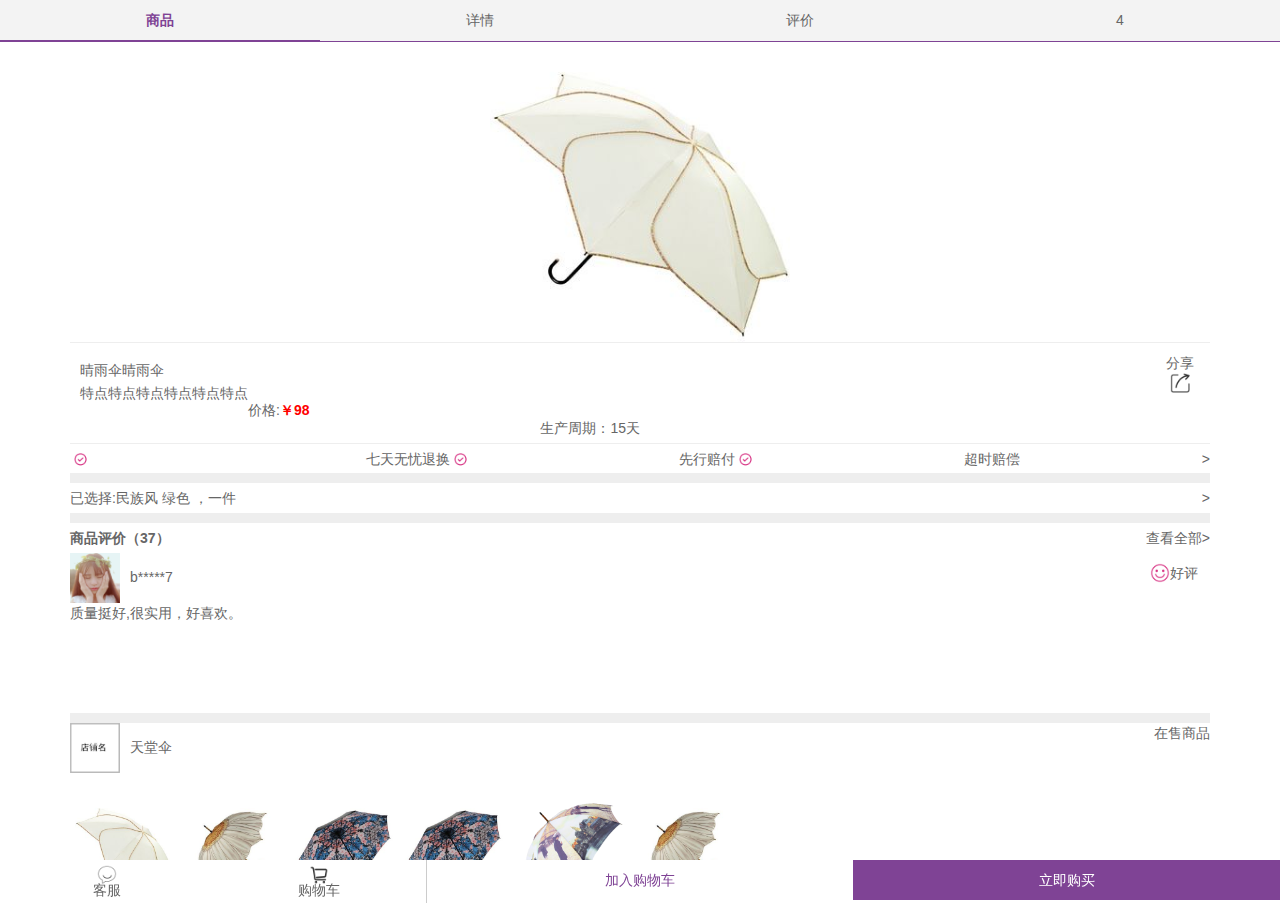
==== 必要/index.html @ a3f4e1cf "new" ====
<!DOCTYPE html>
<html xmlns="http://www.w3.org/1999/html">
<head>
    <meta charset="utf-8">
    <meta name="viewport" content="maximum-scale=1.0,minimum-scale=1.0,user-scalable=0,width=device-width,initial-scale=1.0"/>
    <title>title</title>
    <link rel="stylesheet" href="lib/bootstrap/css/bootstrap.min.css">
    <link rel="stylesheet" href="css/index.css">
</head>
<body>

<div class="wrap" id="wrap">
    <ul class="tabClick">
        <li class="active">商品</li>
        <li>详情</li>
        <li>评价</li>
        <li>4</li>
    </ul>
    <div class="lineBorder">
        <div class="lineDiv"><!--移动的div--></div>
    </div>
    <div class="tabCon">
        <div class="tabBox">
            <div class="tabList">
                <!--商品-->
                <div class="container">
                    <div id='mySwipe' style='max-width:500px;margin:0 auto' class='swipe'>
                        <div class='swipe-wrap'>
                            <div class="pic"><img src="image/1.jfif" alt="" height="300"></div>
                            <div class="pic"><img src="image/2.jfif" alt="" height="300"></div>
                            <div class="pic"><img src="image/3.jfif" alt="" height="300"></div>
                            <div class="pic"><img src="image/3.jfif" alt="" height="300"></div>
                            <div class="pic"><img src="image/5.png" alt="" height="300"></div>
                        </div>
                    </div>
                    <div class="desc">
                        <div class="desc-up">
                            <div class="up-left fl">
                                <h4>晴雨伞晴雨伞</h4>
                                <p>特点特点特点特点特点特点</p>
                            </div>
                            <span class="fr share">分享</span>
                        </div>
                        <div class="desc-down">
                            <div class="col-xs-6 text-left">
                                <h4 >价格:<strong style="color: red">￥98</strong></h4>
                            </div>
                            <div class="col-xs-6 text-right">
                                <p>生产周期：15天</p>
                            </div>
                        </div>
                    </div>
                    <!--服务说明-->
                    <div class="tuihuan">
                        <div class="col-xs-4 text-right bg">七天无忧退换</div>
                        <div class="col-xs-3 text-right bg">先行赔付</div>
                        <div class="col-xs-3 text-right bg">超时赔偿</div>
                        <div class="col-xs-2 text-right">></div>
                    </div>
                    <!--产品选择-->
                    <div class="select">
                       <div class="col-xs-10"><span>已选择:</span>民族风 绿色 ，一件</div>
                        <div class="col-xs-2 text-right">></div>
                    </div>

                <!--商品评价-->
                <div class="pingjia">
                    <div class="pingjia-up">
                        <span class="fl"><strong>商品评价（37）</strong></span>
                        <span class="fr chakan">查看全部></span>
                    </div>

                    <div class="pingjia-down">
                        <div class="yonghu fl">
                            <img src="image/6.jpeg" alt="" width="50" class="touxiang"><span class="username">b*****7</span>
                            <p>质量挺好,很实用，好喜欢。</p>
                        </div>
                        <span class="fr good">好评</span>
                    </div>
                </div>
                <!--店铺-->
                <div class="dianpu">
                    <div class="dianpu-up">
                        <div class="shop-ima fl">
                            <img src="image/7.jpg" alt="shop-logo" width="50"><span class="shop-name">天堂伞</span>
                        </div>
                        <div class="number fr">在售商品</div>
                    </div>
                    <div class="dianpu-down">
                        <ul>
                            <li><img src="image/1.jfif" alt="" height="100"></li>
                            <li><img src="image/2.jfif" alt="" height="100"></li>
                            <li><img src="image/3.jfif" alt="" height="100"></li>
                            <li><img src="image/3.jfif" alt="" height="100"></li>
                            <li><img src="image/5.png" alt="" height="100"></li>
                            <li><img src="image/2.jfif" alt="" height="100"></li>
                        </ul>
                    </div>
                </div>
               <!-- <div class="jiazai">上拉查看图文详情</div>-->
            </div>
            </div>
            <div class="tabList">

                2222222222222222222222222222222222222222222222222
            </div>
            <div class="tabList">
              333333333333333333333333333333333</div>
            <div class="tabList">
               44444444444444444444444 4</div>

        </div>
    </div>
</div>
<!----加入/购买---->
<div class="shade">
<div class="order">
    <div class="container">
        <div class="row">
            <div class="col-xs-4 product">
                <img src="image/3.jfif" alt="商品图" width="90">
            </div>
            <div class="col-xs-4">
                <span><strong style="color: red">￥ 149</strong></span>
                <p>生产周期：15天</p>
                <p>已选择：xxxx</p>
            </div>
            <div class="col-xs-4 text-right close-bt" id="close">
                <img src="image/close.png" alt="" width="20">
        </div>
        </div>
        <div class="shuxing">
        <h4><strong>颜色</strong></h4>
            <div class="row">
                <div class="col-xs-3 text-center"><span class="current">水蓝色</span></div>
                <div class="col-xs-3 text-center"><span>咖啡色</span></div>
                <div class="col-xs-3 text-center"><span>军绿色</span></div>
                <div class="col-xs-3 text-center"><span>草木灰</span></div>
            </div>
        </div>
        <div class="num row">
            <div class="col-xs-6 text-left"><span><strong>购买数量</strong></span></div>
            <div class="col-xs-6 text-right">
                <div class="shuliang">
                   <span class="increace"> +</span>
                    <span class="number">0</span>
                    <span class="reduce">-</span>
                </div>
            </div>
        </div>
        <div class="order-bottom">
            <div class="col-xs-6 text-center order-add">加入购物车</div>
            <div class="col-xs-6 text-center order-buy">立即购买</div>
        </div>
    </div>
</div>
</div>

<!-----固定底部栏----->
<div class="fixed">
    <!--<div class="row">-->
        <div class="col-xs-2 text-center service">客服</div>
        <div class="col-xs-2 text-center shop">购物车</div>
        <div class="col-xs-4 text-center add" onclick="tc()">加入购物车</div>
        <div class="col-xs-4 text-center buy" onclick="tc()">立即购买</div>
    <!--</div>-->
</div>
    <script src="js/jquery-1.7.2.js"></script>
<script src="lib/tab/tab.js"></script>
    <script src='lib/Swipe/swipe.js'></script>
    <script>
        // pure JS
        var elem = document.getElementById('mySwipe');
        window.mySwipe = Swipe(elem, {
            // startSlide: 4,
            // auto: 3000,
            // continuous: true,
            // disableScroll: true,
            // stopPropagation: true,
            // callback: function(index, element) {},
            // transitionEnd: function(index, element) {}
        });

        // with jQuery
        // window.mySwipe = $('#mySwipe').Swipe().data('Swipe');

    </script>
<script>

    function tc(){
        $(".shade").show()
    }
    $("#close").click(function(){
        $(".shade").hide();
    });
  /* function $id(){
       return document.getElementById("id")
    }*/
    $(".increace").click(function(){
        for(var i=0;i<150;i++){
            $(".number").innerText = "1"+i;
        }
    })
</script>
</body>
</html>
---- 必要/css/index.css ----
/*全局*/
body, div, dl, dt, dd, ul, ol, li, h1, h2, h3, h4, h5, h6, pre, form, fieldset, input, p, blockquote, th, td, article, textarea {
    margin: 0;
    padding: 0;
}
body {
    font-size: 14px;
    color: #666;
    font-family: 'Microsoft yahei', Arial;
    min-width: 320px;
    position: relative;
}
table {
    border-collapse: collapse;
    border-spacing: 0;
}

ul, li, dl {
    list-style: none;
}

h1, h2, h3, h4, h5, h6 {
    font-size: 100%;
}

a {
    text-decoration: none;
    color: #666
}
a :hover{
    text-decoration: none;
    color: #666
}

img {
    border: none;
}

i {
    font-style: normal;
}

input, textarea {
    outline: none;
    -webkit-appearance: none;
    padding: 0;
    margin: 0;
    height: 40px;
    font-family: HiraginoSansGB W3, Arial, Helvetica, sans-serif
}

input[type="radio"] {
    box-sizing: border-box;

}

input[type="checkbox"] {
    border-radius: 0;
}

article, aside, details, figcaption, figure, footer, header, hgroup, menu, nav, section {
    display: block;
}

a, button, input, .flex1, textarea {
    -webkit-tap-highlight-color: rgba(255, 0, 0, 0);
}

/* word-wrap 换行*/
.word-break {
    word-wrap: break-word;
    word-break: break-all;
}
::-webkit-input-placeholder { /* WebKit browsers */
    color: #a3a3a3;
}
:-moz-placeholder { /* Mozilla Firefox 4 to 18 */
    color: #a3a3a3;
}
::-moz-placeholder { /* Mozilla Firefox 19+ */
    color:#a3a3a3;
}
:-ms-input-placeholder { /* Internet Explorer 10+ */
    color:#a3a3a3;
}
input {
    border: none;
}
.fl{
    float: left;
}
.fr{
    float: right;
}
.col-xs-12,.col-xs-6,.col-xs-5,.col-xs-3,.col-xs-4,.col-xs-2,.col-xs-1{
    padding-left:0;
    padding-right:0;
}
/*-----tab-----*/
.tabClick{
    background: #f3f3f3;
    overflow: hidden
}
.tabClick li{
    height:40px;
    line-height: 40px;
    width: 25%; float: left;
    text-align: center
}
.tabClick li.active{
    color: #7f4395;
    transition: 0.1s;
    font-weight: bold;
}
.tabCon{
    overflow: hidden;
}
.tabBox{
    position: relative;
}
.tabList{
    word-break: break-all;
    width:100%;
    float:left;
    /*line-height:100px;*/
    /*text-align:center;*/
}
.tabList .pic{
    text-align: center;
}
.lineBorder{
    height: 2px;
    overflow: hidden;
    border-bottom:1px solid #7f4395;
    background: #f3f3f3
}
.lineDiv{
    background: #7f4395;
    height: 2px;
    width: 25%;
}
/*-----图片切换-----*/
.swipe {
    overflow: hidden;
    visibility: hidden;
    position: relative;
}
.swipe-wrap {
    overflow: hidden;
    position: relative;
}
.swipe-wrap > div {
    float: left;
    position: relative;
}
/*---商品描述----*/
.desc{
    border-top:1px solid #eee;
    padding: 10px;
}
.desc .desc-up{
    height: 50px;

}
.desc .desc-up .up-left{
    padding-top: 10px;
    line-height: 30px;
}
.desc .desc-up .share{
    text-align: center;
    width: 40px;
    height: 40px;
    display: block;
    background: url(../image/share.png) no-repeat center bottom;
    background-size:20px 20px ;
}
.desc .desc-down{
    height: 30px;
}

/*---退换----*/
.tuihuan {
    height: 40px;
    line-height: 30px;
    border-top: 1px solid #eee;
    border-bottom: 10px solid #eee;
}
.tuihuan .bg{
    background: url(../image/xuanze.png)no-repeat left center;
    background-size:20px 20px;
}

/*----已选择-----*/
.select{
    height: 40px;
    line-height: 30px;
    border-bottom: 10px solid #eee;

}
.select .col-xs-10{
    padding-left:0;
}
/*----商品评价------*/
.pingjia{
    height: 200px;
    border-bottom: 10px solid #eee;
}
.pingjia .pingjia-up{
    height: 30px;
    line-height: 30px;
}
.pingjia .pingjia-up .chakan{
    cursor:pointer;
}
.pingjia .pingjia-down .username{
    padding-left:10px;
}
.good{
    height: 40px;
    line-height: 40px;
    width: 40px;
    display: block;
    background: url(../image/good.png) no-repeat left 10px;
    background-size:20px 20px;
    padding-left:20px;
    box-sizing: content-box;
}
/*----店铺----*/
.dianpu .dianpu-up{
    height: 70px;
}
.dianpu .dianpu-up .shop-name{
    padding-left:10px;
}
.dianpu-down{
    box-sizing: content-box;
}
.dianpu-down ul{
    margin:5px auto;
    overflow: hidden;
}
.dianpu-down ul li{
    float: left;
    margin:0 5px;
}
.jiazai{
    height: 30px;
    line-height: 30px;
}






/*-------加入/购买--------*/
.shade{
    display:none;
    position:fixed;
    bottom: 0;
    width: 100%;
    height: 100%;
    z-index: 9999;
    background:rgba(0,0,0,0.5);
}
.order{
    height: 500px;
    width: 100%;
    position:fixed;
    bottom: 0;
    background: #fff;

}

.order .product{
    padding-bottom:20px;
}
.close-bt{
    padding:10px;
    cursor: pointer;
}

.order .shuxing,.order .num{
    margin:10px 0;
    padding-top:10px;
    border-top: 1px solid #eeeeee;
}

.shuxing span{
    padding:0 8px;
    border-radius:3px;
    line-height: 30px;
    border: 1px dashed #8e8e8e;
}
.current{
    background: #7f4395;
    color:#fff;
}
.num .reduce,.num .increace,.num .number{
    float: right;
}
.num .reduce,.num .increace{
    border: 1px solid #8e8e8e;
    padding:5px 10px;
    display:inline-block;
    cursor: pointer;
}
.num .reduce{
    border-right: 0 ;
}
.num .increace{
    border: 1px solid #000;
    border-left: 0 ;
}
.num .number{
    border: 1px solid #000;
    padding:5px 15px;
    display:inline-block;
}
.order-bottom{
    width: 100%;
    height: 40px;
    line-height:40px;
    position: fixed;
    bottom: 0;
    left:0;
}

.order-bottom .order-add{
    color:#7f4395;
}
.order-bottom .order-buy{
    background:#7f4395;
    color:#fff;
}




/*----固定底部栏----*/
.fixed{
    width: 100%;
    position: fixed;
    bottom: 0;
    height: 40px;
    line-height: 60px;
    background: #fff;
}
.service{
    background: url(../image/service.png) no-repeat  center 5px;
    background-size:20px 20px;
    cursor: pointer;
}
.shop{
    background: url(../image/shop.png) no-repeat  center 5px;
    background-size:20px 20px;
    border-right: 1px solid #cccccc;
    cursor: pointer;
}
.add{
    line-height: 40px;
    color:#7f4395;
    cursor: pointer;
}
.buy {
    line-height: 40px;
    background: #7f4395;
    color:#fff;
    cursor: pointer;
}
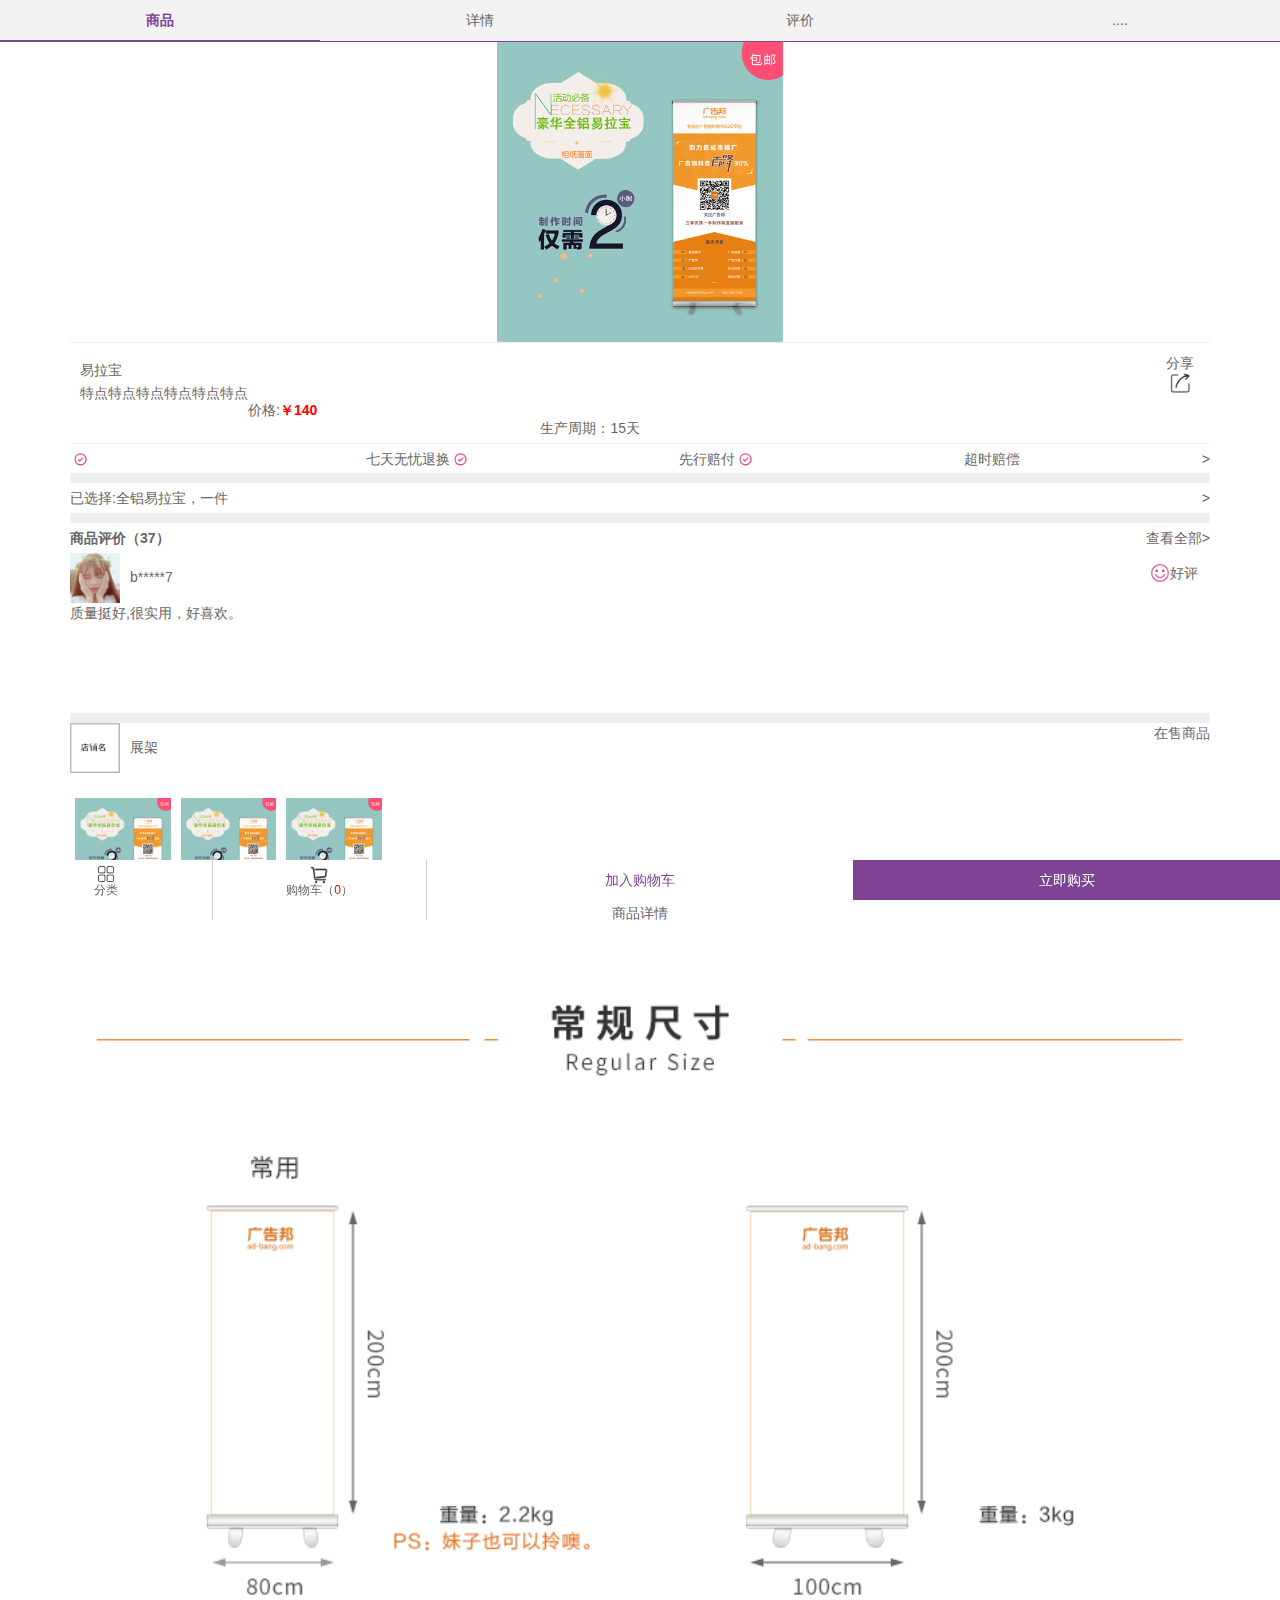
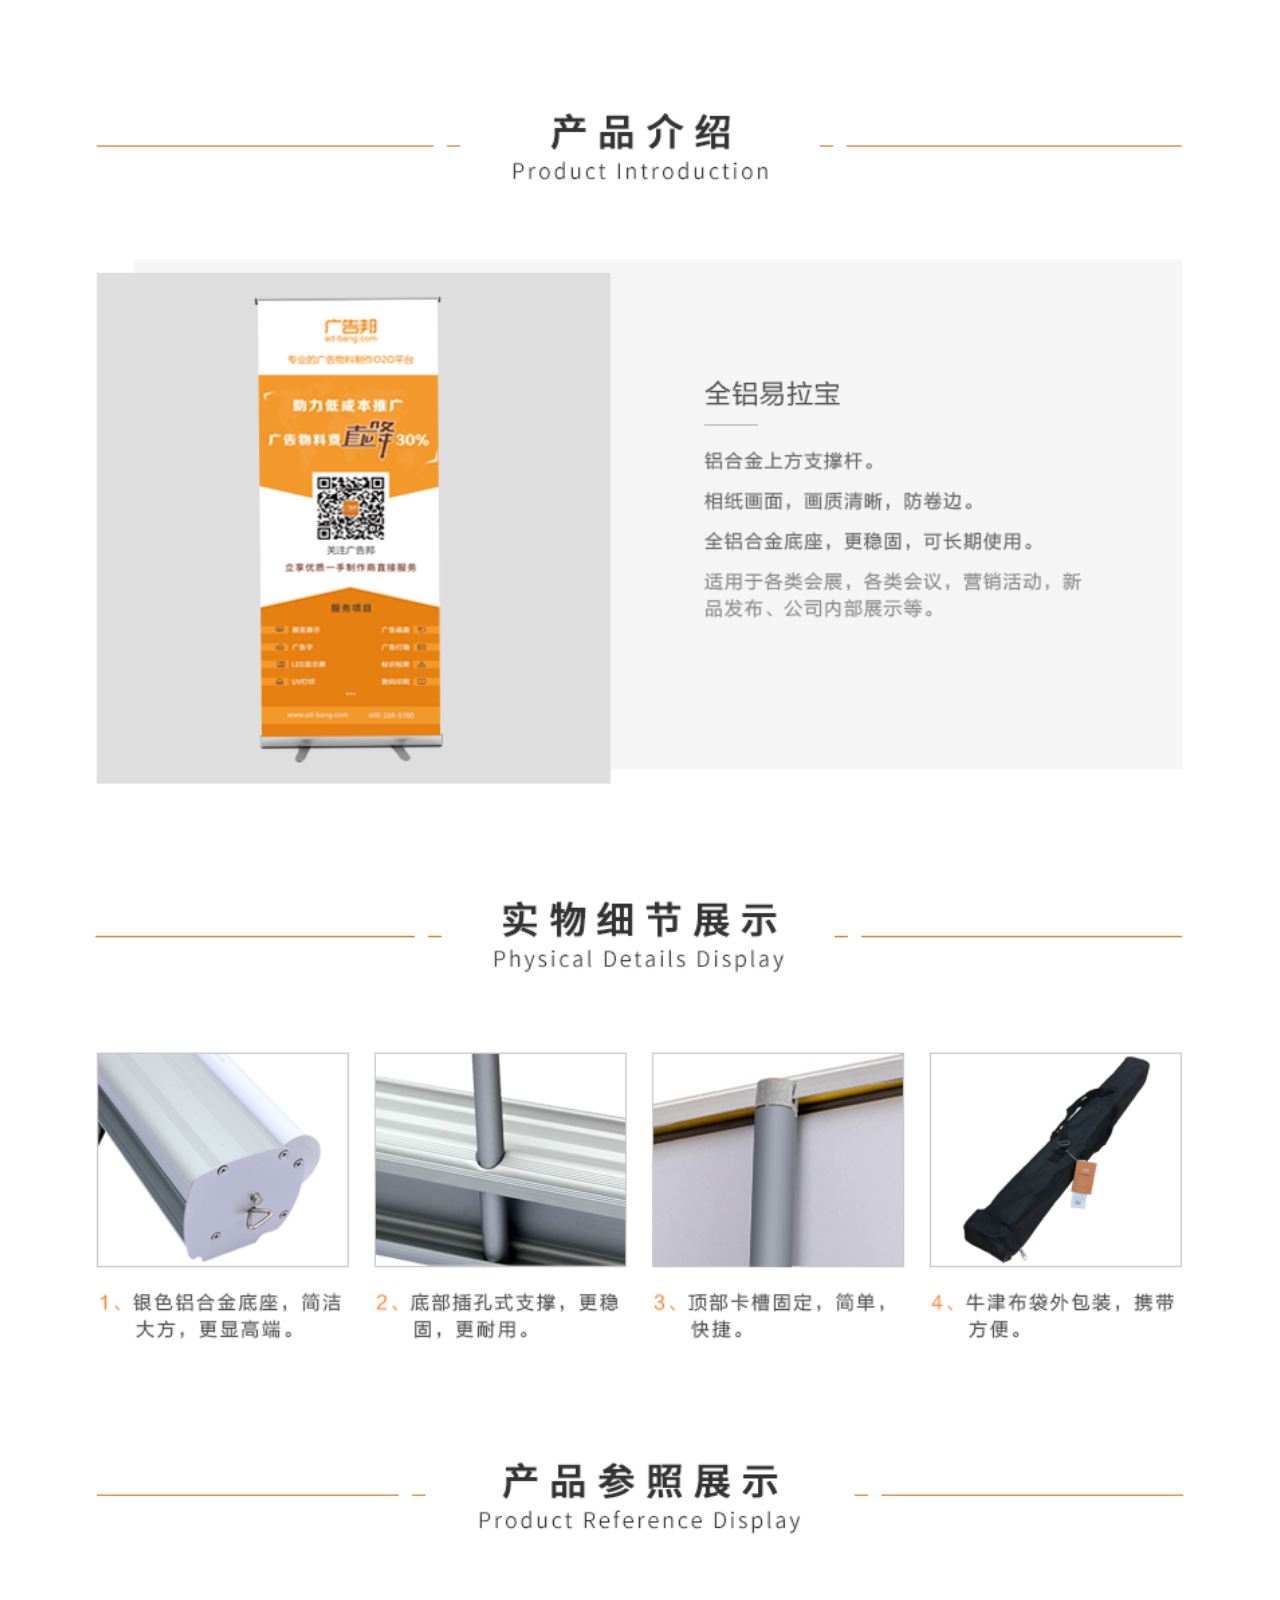
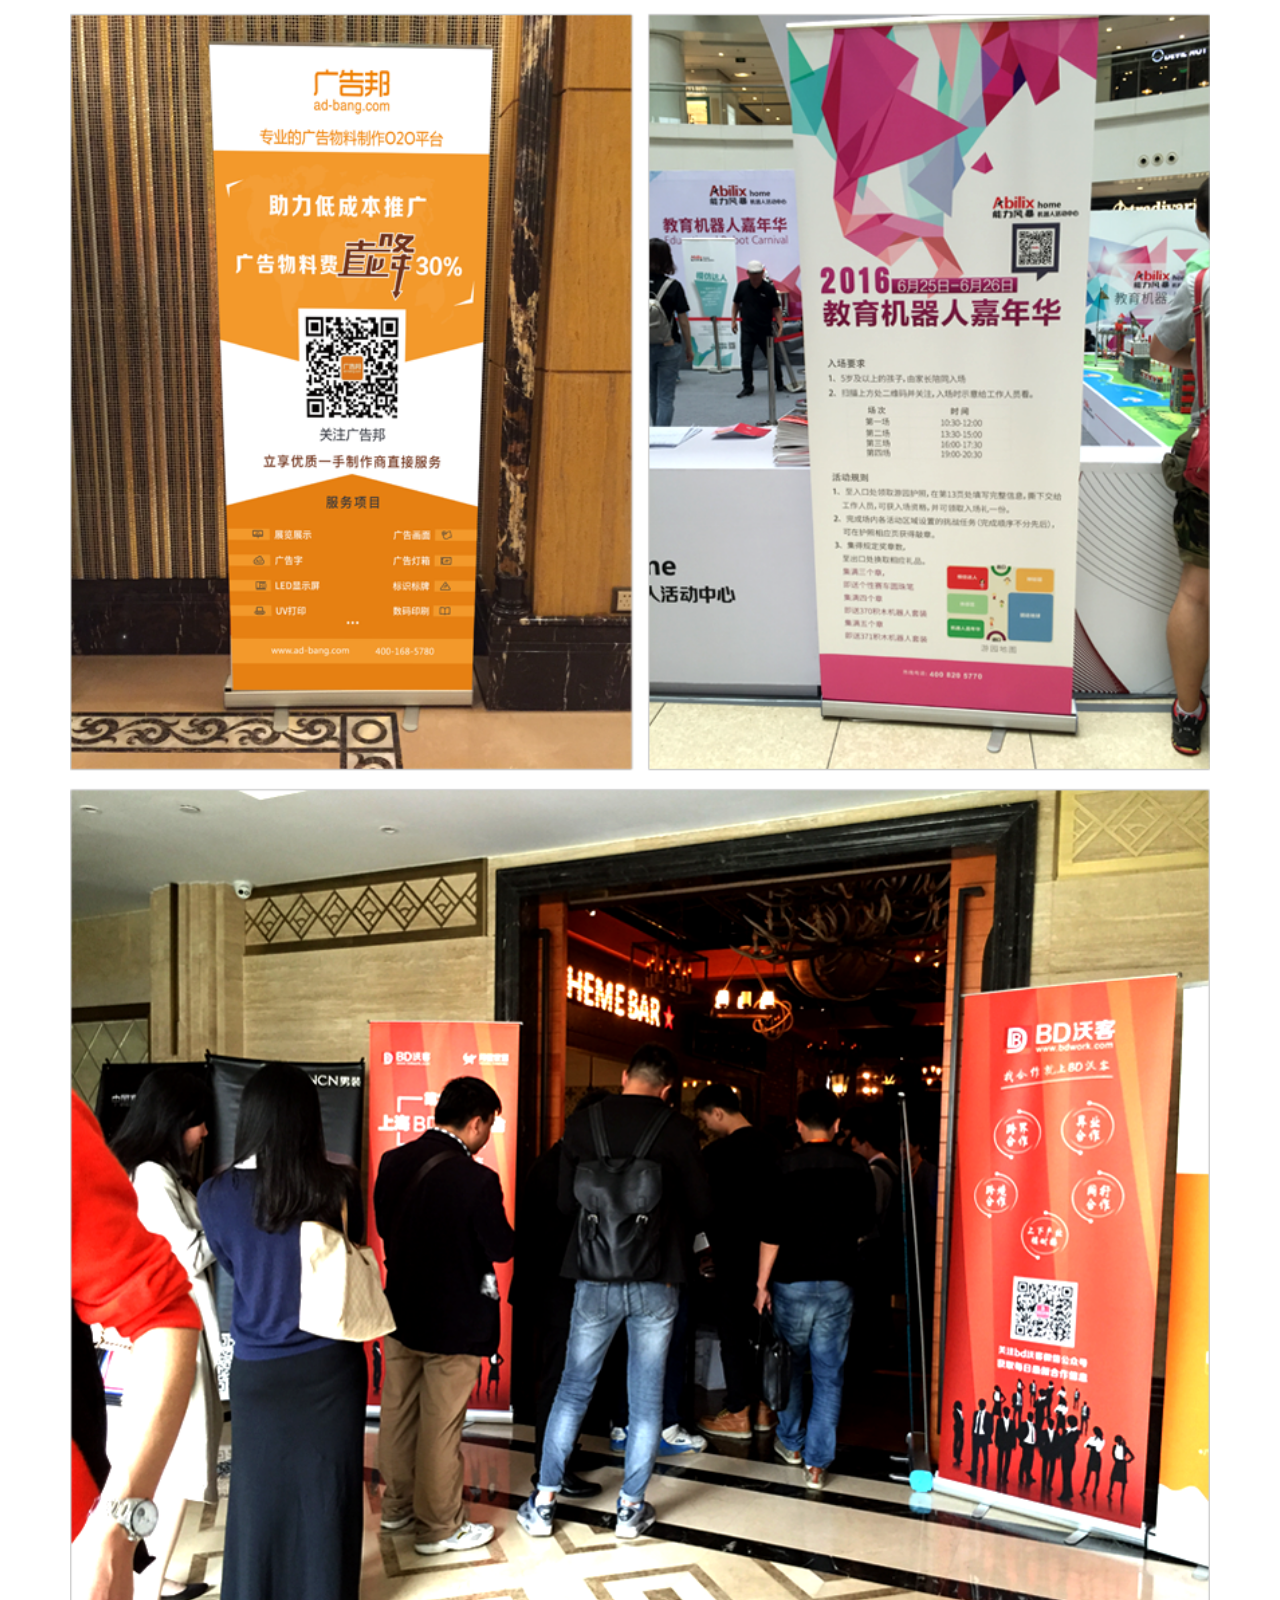
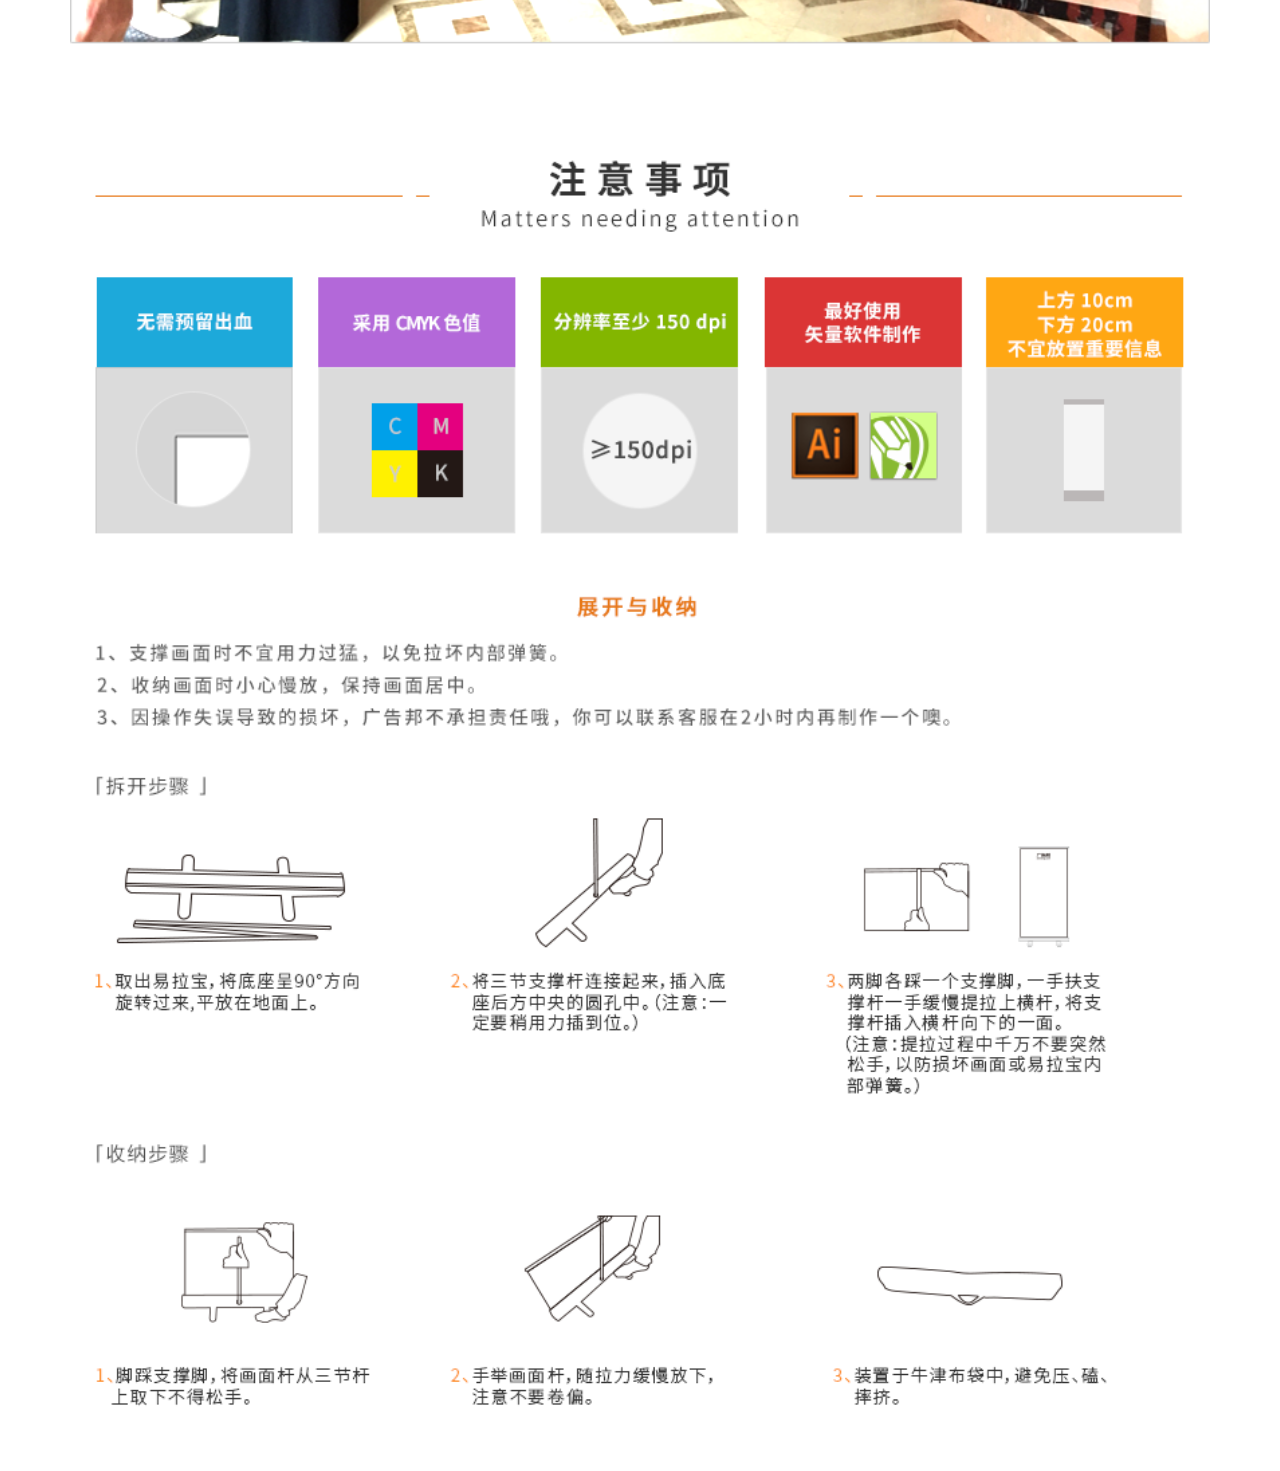
==== commit da48160a: "update" ====
--- a/必要/index.html
+++ b/必要/index.html
@@ -14,7 +14,7 @@
         <li class="active">商品</li>
         <li>详情</li>
         <li>评价</li>
-        <li>4</li>
+        <li>....</li>
     </ul>
     <div class="lineBorder">
         <div class="lineDiv"><!--移动的div--></div>
@@ -25,25 +25,25 @@
                 <!--商品-->
                 <div class="container">
                     <div id='mySwipe' style='max-width:500px;margin:0 auto' class='swipe'>
-                        <div class='swipe-wrap'>
-                            <div class="pic"><img src="image/1.jfif" alt="" height="300"></div>
-                            <div class="pic"><img src="image/2.jfif" alt="" height="300"></div>
-                            <div class="pic"><img src="image/3.jfif" alt="" height="300"></div>
-                            <div class="pic"><img src="image/3.jfif" alt="" height="300"></div>
-                            <div class="pic"><img src="image/5.png" alt="" height="300"></div>
+                        <div class='swipe-wrap carts'>
+                            <div class="pic"><img src="image/chanpin.png" alt="" height="300"></div>
+                            <div class="pic"><img src="image/chanpin.png" alt="" height="300"></div>
+                            <div class="pic"><img src="image/chanpin.png" alt="" height="300"></div>
+                            <div class="pic"><img src="image/chanpin.png" alt="" height="300"></div>
+                            <div class="pic"><img src="image/chanpin.png" alt="" height="300"></div>
                         </div>
                     </div>
                     <div class="desc">
                         <div class="desc-up">
                             <div class="up-left fl">
-                                <h4>晴雨伞晴雨伞</h4>
+                                <h4>易拉宝</h4>
                                 <p>特点特点特点特点特点特点</p>
                             </div>
                             <span class="fr share">分享</span>
                         </div>
                         <div class="desc-down">
                             <div class="col-xs-6 text-left">
-                                <h4 >价格:<strong style="color: red">￥98</strong></h4>
+                                <h4 >价格:<strong style="color: red">￥140</strong></h4>
                             </div>
                             <div class="col-xs-6 text-right">
                                 <p>生产周期：15天</p>
@@ -59,7 +59,7 @@
                     </div>
                     <!--产品选择-->
                     <div class="select">
-                       <div class="col-xs-10"><span>已选择:</span>民族风 绿色 ，一件</div>
+                       <div class="col-xs-10"><span>已选择:</span>全铝易拉宝，一件</div>
                         <div class="col-xs-2 text-right">></div>
                     </div>
 
@@ -82,30 +82,86 @@
                 <div class="dianpu">
                     <div class="dianpu-up">
                         <div class="shop-ima fl">
-                            <img src="image/7.jpg" alt="shop-logo" width="50"><span class="shop-name">天堂伞</span>
+                            <img src="image/7.jpg" alt="shop-logo" width="50"><span class="shop-name">展架</span>
                         </div>
                         <div class="number fr">在售商品</div>
                     </div>
                     <div class="dianpu-down">
                         <ul>
-                            <li><img src="image/1.jfif" alt="" height="100"></li>
-                            <li><img src="image/2.jfif" alt="" height="100"></li>
-                            <li><img src="image/3.jfif" alt="" height="100"></li>
-                            <li><img src="image/3.jfif" alt="" height="100"></li>
-                            <li><img src="image/5.png" alt="" height="100"></li>
-                            <li><img src="image/2.jfif" alt="" height="100"></li>
+                            <li><img src="image/chanpin.png" alt="" height="100"></li>
+                            <li><img src="image/chanpin.png" alt="" height="100"></li>
+                            <li><img src="image/chanpin.png" alt="" height="100"></li>
                         </ul>
                     </div>
+                    <div class="pic">
+                        <p>商品详情</p>
+                        <img src="image/2.png" alt="" width="100%" style="margin-top:10px">
+                    </div>
+                    <div class="pic">
+                        <img src="image/4.png" alt="" width="100%" style="margin-top:10px">
+                    </div>
+                    <div class="pic">
+                        <img src="image/9.png" alt="" width="100%" style="margin-top:10px">
+                    </div>
+                    <div class="pic">
+                        <img src="image/6.png" alt="" width="100%" style="margin-top:10px">
+                    </div>
+                    <div class="pic">
+                        <img src="image/ai.png" alt="" width="100%" style="margin-top:10px">
+                    </div>
+                    <div class="pic">
+                        <img class="mt" src="image/bz.png" alt="" width="100%" style="margin-top:10px">
+                    </div>
+                </div>
                 </div>
                <!-- <div class="jiazai">上拉查看图文详情</div>-->
             </div>
-            </div>
-            <div class="tabList">
-
-                2222222222222222222222222222222222222222222222222
-            </div>
-            <div class="tabList">
-              333333333333333333333333333333333</div>
+            <!--</div>-->
+            <div class="tabList">
+
+
+            </div>
+            <!--商品详情-->
+            <div class="tabList">
+                <div class="container intro">
+                    <div class="col-xs-3 noun">品名</div>
+                    <div class="col-xs-9 text-left">全铝易拉宝</div>
+                    <div class="col-xs-3 noun">型号</div>
+                    <div class="col-xs-9 text-left">豪华全铝</div>
+                    <div class="col-xs-3 noun">规格</div>
+                    <div class="col-xs-9 text-left">200cm*80cm(常规)</div>
+                    <div class="col-xs-3 noun">重量</div>
+                    <div class="col-xs-9 text-left">2.2kg(常规)</div>
+                    <div class="col-xs-3 noun">功能特性</div>
+                    <div class="col-xs-9 text-left">适用于各类画展，各类会议，营销活动，新品发布，公司内部展示。</div>
+                    <div class="col-xs-3 noun">工艺特性</div>
+                    <div class="col-xs-9 text-left">铝合金上方支撑杆，相纸画面，画质清晰，防卷边。全铝合金底座，更稳固，可长期使用。</div>
+                    <div class="col-xs-3 noun">注意事项</div>
+                    <div class="col-xs-9 text-left">支撑画面时不宜用力过猛，以免拉坏内部弹簧。收纳画面时小心慢放，保持画面居中。</div>
+                    <div class="pic">
+                        <p>商品详情</p>
+                        <img src="image/1.png" alt="" width="100%" style="margin-top:10px">
+                    </div>
+                    <div class="pic">
+                        <img src="image/2.png" alt="" width="100%" style="margin-top:10px">
+                    </div>
+                    <div class="pic">
+                        <img src="image/4.png" alt="" width="100%" style="margin-top:10px">
+                    </div>
+                    <div class="pic">
+                        <img src="image/9.png" alt="" width="100%" style="margin-top:10px">
+                    </div>
+                    <div class="pic">
+                        <img src="image/6.png" alt="" width="100%" style="margin-top:10px">
+                    </div>
+                    <div class="pic">
+                        <img src="image/ai.png" alt="" width="100%" style="margin-top:10px">
+                    </div>
+                    <div class="pic">
+                        <img class="mt" src="image/bz.png" alt="" width="100%" style="margin-top:10px">
+                    </div>
+                </div>
+            </div>
             <div class="tabList">
                44444444444444444444444 4</div>
 
@@ -118,7 +174,7 @@
     <div class="container">
         <div class="row">
             <div class="col-xs-4 product">
-                <img src="image/3.jfif" alt="商品图" width="90">
+                <img src="image/chanpin.png" alt="商品图" width="90">
             </div>
             <div class="col-xs-4">
                 <span><strong style="color: red">￥ 149</strong></span>
@@ -130,27 +186,27 @@
         </div>
         </div>
         <div class="shuxing">
-        <h4><strong>颜色</strong></h4>
-            <div class="row">
-                <div class="col-xs-3 text-center"><span class="current">水蓝色</span></div>
-                <div class="col-xs-3 text-center"><span>咖啡色</span></div>
-                <div class="col-xs-3 text-center"><span>军绿色</span></div>
-                <div class="col-xs-3 text-center"><span>草木灰</span></div>
-            </div>
-        </div>
-        <div class="num row">
+        <h4><strong>尺寸</strong></h4>
+            <div class="row size">
+                <span class="current">200cm*80cm</span>
+                <span>200cm*100cm</span>
+                <span>200cm*100cm</span>
+            </div>
+        </div>
+        <div class="number row">
             <div class="col-xs-6 text-left"><span><strong>购买数量</strong></span></div>
             <div class="col-xs-6 text-right">
-                <div class="shuliang">
-                   <span class="increace"> +</span>
-                    <span class="number">0</span>
-                    <span class="reduce">-</span>
-                </div>
-            </div>
-        </div>
+                <div class="gw_num">
+                    <em class="jian">-</em>
+                    <input type="text" value="1" class="num"/>
+                    <em class="zeng">+</em>
+                </div>
+            </div>
+        </div>
+
         <div class="order-bottom">
-            <div class="col-xs-6 text-center order-add">加入购物车</div>
-            <div class="col-xs-6 text-center order-buy">立即购买</div>
+            <a href="javascript:void(0);" onclick="shop()" class="col-xs-6 text-center order-add">加入购物车</a>
+            <a href="gouwuche.html" class="col-xs-6 text-center order-buy">立即购买</a>
         </div>
     </div>
 </div>
@@ -159,8 +215,8 @@
 <!-----固定底部栏----->
 <div class="fixed">
     <!--<div class="row">-->
-        <div class="col-xs-2 text-center service">客服</div>
-        <div class="col-xs-2 text-center shop">购物车</div>
+        <a href="daohang.html"><div class="col-xs-2 text-center fenlei">分类</div></a>
+        <a href="gouwuche.html"><div class="col-xs-2 text-center shop">购物车（<span id="shuzi" style="color: red;">0</span>）</div></a>
         <div class="col-xs-4 text-center add" onclick="tc()">加入购物车</div>
         <div class="col-xs-4 text-center buy" onclick="tc()">立即购买</div>
     <!--</div>-->
@@ -168,6 +224,7 @@
     <script src="js/jquery-1.7.2.js"></script>
 <script src="lib/tab/tab.js"></script>
     <script src='lib/Swipe/swipe.js'></script>
+<script src="lib/addshopping/jquery-addShopping.js"></script>
     <script>
         // pure JS
         var elem = document.getElementById('mySwipe');
@@ -186,21 +243,47 @@
 
     </script>
 <script>
-
     function tc(){
-        $(".shade").show()
+        $(".shade").fadeIn()
     }
     $("#close").click(function(){
-        $(".shade").hide();
+       $(".shade").fadeOut();
     });
-  /* function $id(){
-       return document.getElementById("id")
-    }*/
-    $(".increace").click(function(){
-        for(var i=0;i<150;i++){
-            $(".number").innerText = "1"+i;
-        }
-    })
+
+    $(".size>span").click(function(){
+        $(this).addClass("current").siblings().removeClass("current");
+    });
+
+
+    $(function(){
+//加的效果
+        $(".zeng").click(function(){
+            var n=$(this).prev().val();
+            var num=parseInt(n)+1;
+            if(num==0){ return;}
+            $(this).prev().val(num);
+        });
+//减的效果
+        $(".jian").click(function(){
+            var n=$(this).next().val();
+            var num=parseInt(n)-1;
+            if(num==0){ return}
+            $(this).next().val(num);
+        });
+    });
+    function shop(){
+        $(".shade").fadeOut().shoping({
+            endElement:".shop",
+            iconCSS:"",
+            iconImg:"image/cart.png",
+            endFunction:function(element){
+                $("#shuzi").html(parseInt($("#shuzi").html())+1);
+                console.log(element);
+                return false;
+            }
+        })
+    }
+
 </script>
 </body>
 </html>
--- a/必要/css/index.css
+++ b/必要/css/index.css
@@ -99,13 +99,13 @@
 /*-----tab-----*/
 .tabClick{
     background: #f3f3f3;
-    overflow: hidden
+    overflow: hidden;
 }
 .tabClick li{
     height:40px;
     line-height: 40px;
     width: 25%; float: left;
-    text-align: center
+    text-align: center;
 }
 .tabClick li.active{
     color: #7f4395;
@@ -248,10 +248,17 @@
     line-height: 30px;
 }
 
-
-
-
-
+/*---------商品详情---------*/
+
+.intro{
+    line-height: 35px;
+}
+.noun{
+    color:#8e8e8e;
+}
+.pic .mt{
+    margin-bottom:40px;
+}
 
 /*-------加入/购买--------*/
 .shade{
@@ -280,43 +287,54 @@
     cursor: pointer;
 }
 
-.order .shuxing,.order .num{
+.order .shuxing,.order .number{
     margin:10px 0;
     padding-top:10px;
     border-top: 1px solid #eeeeee;
 }
 
 .shuxing span{
-    padding:0 8px;
+    padding:4px 8px;
     border-radius:3px;
     line-height: 30px;
     border: 1px dashed #8e8e8e;
+    margin:0 3px;
 }
 .current{
     background: #7f4395;
     color:#fff;
 }
-.num .reduce,.num .increace,.num .number{
+.gw_num{
+    border: 1px solid #dbdbdb;
+    width: 110px;
+    line-height: 26px;
+    overflow: hidden;
+}
+.gw_num em{
+    display: block;
+    height: 26px;
+    width: 26px;
+    float: left;
+    color: #7A7979;
+    border-right: 1px solid #dbdbdb;
+    text-align: center;
+    cursor: pointer;
+}
+.gw_num .num{
+    display: block;
+    float: left;
+    text-align: center;
+    width: 52px;
+    height: 26px;
+    line-height: 24px;
+    border: 0;
+}
+.gw_num em.zeng{
     float: right;
-}
-.num .reduce,.num .increace{
-    border: 1px solid #8e8e8e;
-    padding:5px 10px;
-    display:inline-block;
-    cursor: pointer;
-}
-.num .reduce{
-    border-right: 0 ;
-}
-.num .increace{
-    border: 1px solid #000;
-    border-left: 0 ;
-}
-.num .number{
-    border: 1px solid #000;
-    padding:5px 15px;
-    display:inline-block;
-}
+    border-right: 0;
+    border-left: 1px solid #dbdbdb;
+}
+
 .order-bottom{
     width: 100%;
     height: 40px;
@@ -325,7 +343,9 @@
     bottom: 0;
     left:0;
 }
-
+.order-bottom a{
+    text-decoration: none;
+}
 .order-bottom .order-add{
     color:#7f4395;
 }
@@ -346,16 +366,30 @@
     line-height: 60px;
     background: #fff;
 }
-.service{
-    background: url(../image/service.png) no-repeat  center 5px;
-    background-size:20px 20px;
-    cursor: pointer;
+.fenlei{
+    background: url(../image/fenlei.png) no-repeat  center 5px;
+    background-size:18px 18px;
+    border-right: 1px solid #cccccc;
+    cursor: pointer;
+    font-size: 12px;
+}
+.fenlei a ,.shop a{
+    text-decoration: none;
+}
+.fenlei a:hover ,.shop a:hover{
+    color:#666;
 }
 .shop{
     background: url(../image/shop.png) no-repeat  center 5px;
     background-size:20px 20px;
     border-right: 1px solid #cccccc;
     cursor: pointer;
+    font-size: 12px;
+    -webkit-transition: all 1s ease;
+    -moz-transition: all 1s ease;
+    -o-transition: all 1s ease;
+    -ms-transition: all 1s ease;
+    transition: all 1s ease;
 }
 .add{
     line-height: 40px;
